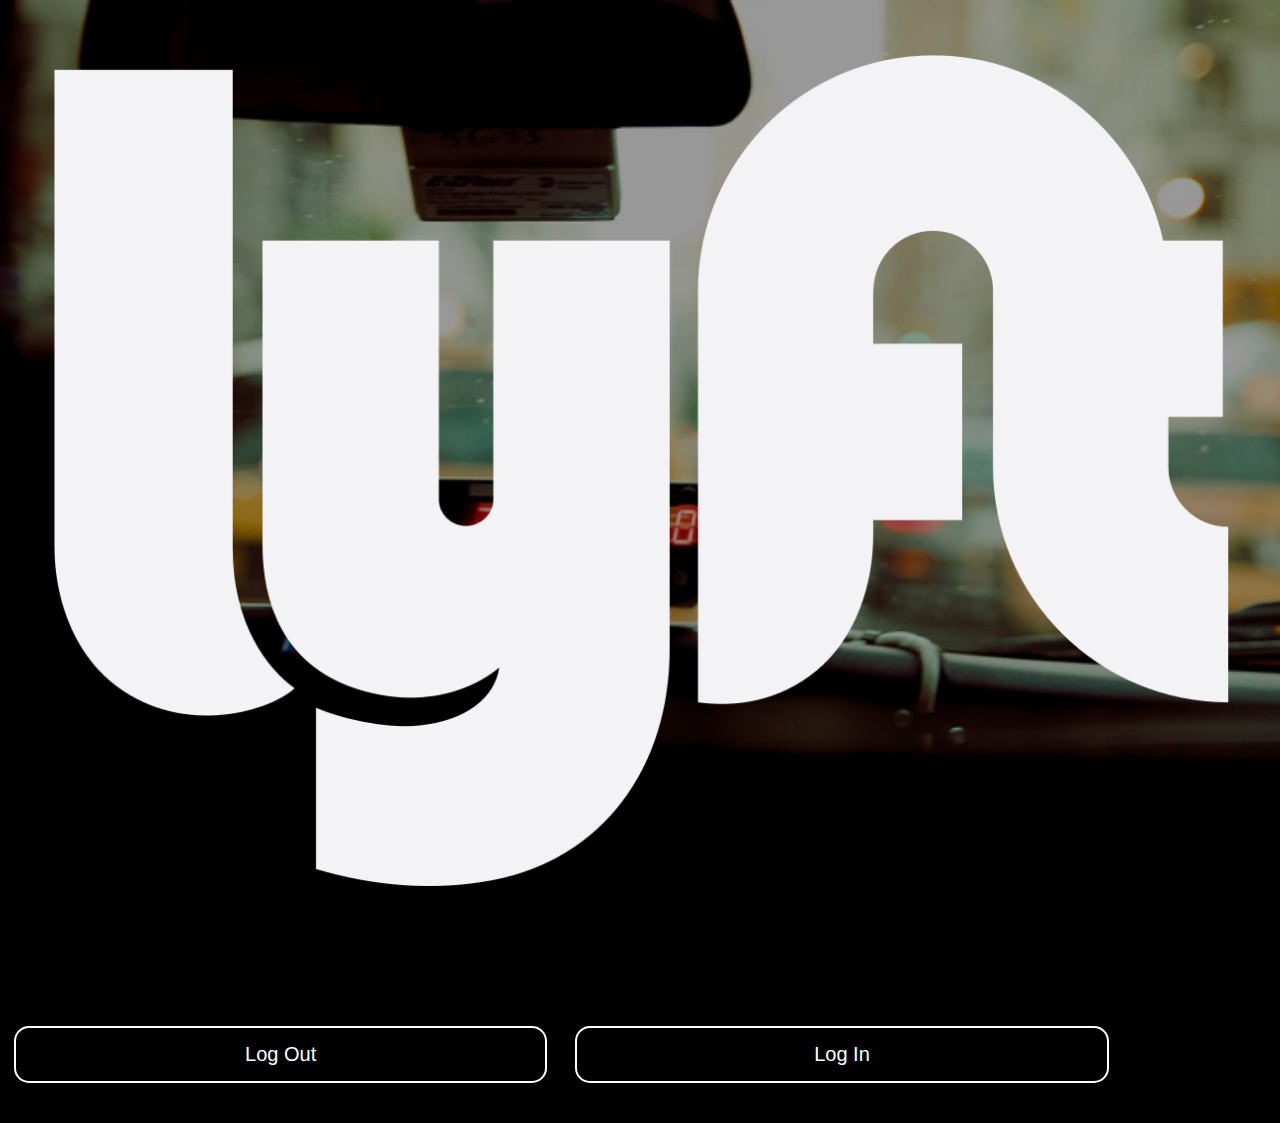
==== index.html @ d801c17e "First commit, maqueta app login y home" ====
<!DOCTYPE html>
<html lang="es">
	<head>
	  	<meta charset="utf-8">
	  	<title>Lyft</title>
	  	<meta http-equiv="X-UA-Compatible" content="IE=edge">
	  	<meta name="viewport" content="width=device-width, initial-scale=1">
	  	<link rel="shortcut icon" href="imagen/lyft_favi.png" type="image/png">
	  	<!-- favicon -->
	  	<link href="https://fonts.googleapis.com/css?family=Poppins" rel="stylesheet">
	  	<link href="css/bootstrap.min.css" rel="stylesheet">
	  	<link href="css/font-awesome.min.css" rel="stylesheet">
	  	<link href="css/main.css" rel="stylesheet">
	  	<link href="css/queries.css" rel="stylesheet">
	</head>
	<body>
		<section class="img-back">
			<div class="row capa">
			 <div>
			 	<a href="https://play.google.com/store/apps/details?id=me.lyft.android&hl=es"><img class="logo" src="imagen/LOGO.png" alt="LOGO"></a>
			 </div>
				<a href="#"><div class="col-xs-5 text-center btn-out">Log Out</div></a>
				<a href="home.html"><div class="col-xs-5 text-center btn-in">Log In</div></a>
			</div>
		</section>
		<!-- NO BORRAR SCRYPT -->
		<script type="text/javascript" src="js/jquery-3.1.1.min (1).js"></script>
		<script type="text/javascript" src="js/main.js"></script>
	</body>
</html>
---- css/main.css ----
/*Css para Trello*/
.row{
    margin: 0;
    padding: 0;
    box-sizing: border-box;
}
.img-back{
    background-image: url(../imagen/fondo-taxi.jpg);
    background-size: cover;
    background-repeat: no-repeat;
    width:100%;
    min-height: 500px;
 /*   height: 700px; */
    /*alto por definir*/
}
.logo{
    width: 100%;
    padding: 50px;    
}
.capa{
    background-color: rgba(0,0,0,0.4);
/*    height: 700px;*/
    /*alto por definir*/
}
.btn-out, .btn-in{
    padding: 12px;
    font-size: 20px;
    border: 2px solid white;
    color: white;
    border-radius: 15px;
    margin: 90px 14px 40px 14px;
}
.btn-out:hover, .btn-in:hover{
    border: none;
    background-color: #ef0076;
}
.btn-next{
    display: inline-block;
    align-content: center;
}
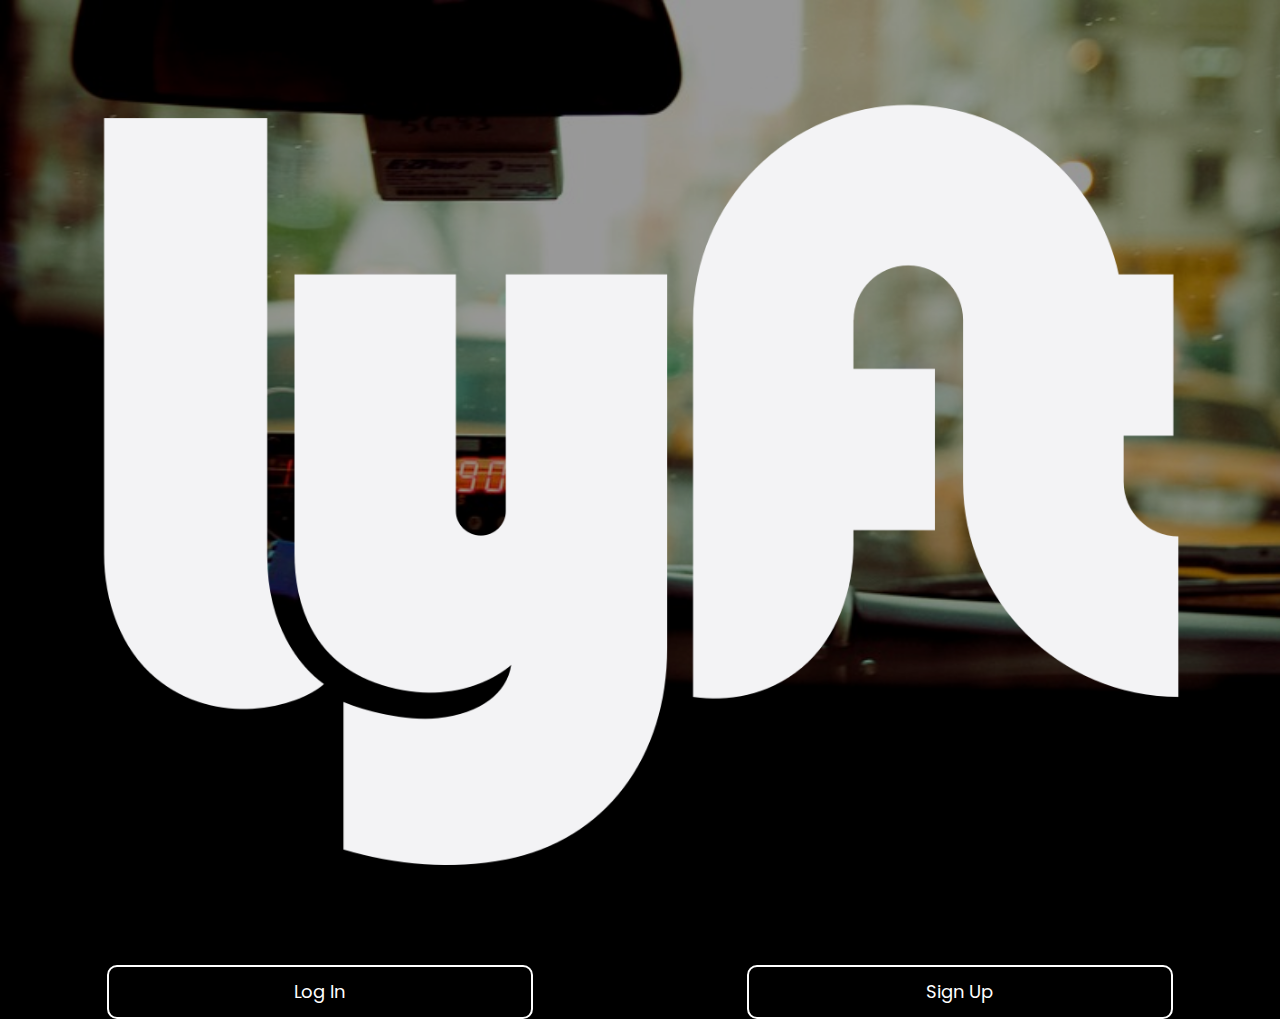
==== commit a258b902: "pagina 2" ====
--- a/index.html
+++ b/index.html
@@ -19,12 +19,12 @@
 			 <div>
 			 	<a href="https://play.google.com/store/apps/details?id=me.lyft.android&hl=es"><img class="logo" src="imagen/LOGO.png" alt="LOGO"></a>
 			 </div>
-				<a href="#"><div class="col-xs-5 text-center btn-out">Log Out</div></a>
-				<a href="home.html"><div class="col-xs-5 text-center btn-in">Log In</div></a>
+				<a href="#"><div class="col-xs-offset-1 col-xs-4 text-center btn-out">Log In</div></a>
+				<a href="home.html"><div class=" col-xs-offset-2 col-xs-4 text-center btn-in">Sign Up</div></a>
 			</div>
 		</section>
 		<!-- NO BORRAR SCRYPT -->
 		<script type="text/javascript" src="js/jquery-3.1.1.min (1).js"></script>
-		<script type="text/javascript" src="js/main.js"></script>
+		<script type="text/javascript" src="js/script.js"></script>
 	</body>
 </html>--- a/css/main.css
+++ b/css/main.css
@@ -1,4 +1,6 @@
-/*Css para Trello*/
+*{
+    font-family: 'Poppins';
+}
 .row{
     margin: 0;
     padding: 0;
@@ -9,33 +11,252 @@
     background-size: cover;
     background-repeat: no-repeat;
     width:100%;
-    min-height: 500px;
+    min-height: 100vh;
  /*   height: 700px; */
     /*alto por definir*/
 }
 .logo{
     width: 100%;
-    padding: 50px;    
+    padding: 100px;    
 }
 .capa{
     background-color: rgba(0,0,0,0.4);
+    min-height: 100vh;
 /*    height: 700px;*/
     /*alto por definir*/
 }
 .btn-out, .btn-in{
     padding: 12px;
-    font-size: 20px;
+    font-size: 18px;
     border: 2px solid white;
     color: white;
-    border-radius: 15px;
-    margin: 90px 14px 40px 14px;
-}
-.btn-out:hover, .btn-in:hover{
+    border-radius: 10px;
+}
+.btn-out:hover, .btn-in:hover{  
     border: none;
-    background-color: #ef0076;
+    background: rgba(179,220,237,0.4);
+    background: -moz-linear-gradient(left, rgba(179,220,237,1) 0%, rgba(41,184,229,1) 0%, rgba(239,0,118,1) 100%);
+    background: -webkit-gradient(left top, right top, color-stop(0%, rgba(179,220,237,1)), color-stop(0%, rgba(41,184,229,1)), color-stop(100%, rgba(239,0,118,1)));
+    background: -webkit-linear-gradient(left, rgba(179,220,237,1) 0%, rgba(41,184,229,1) 0%, rgba(239,0,118,1) 100%);
+    background: -o-linear-gradient(left, rgba(179,220,237,1) 0%, rgba(41,184,229,1) 0%, rgba(239,0,118,1) 100%);
+    background: -ms-linear-gradient(left, rgba(179,220,237,1) 0%, rgba(41,184,229,1) 0%, rgba(239,0,118,1) 100%);
+    background: linear-gradient(to right, rgba(179,220,237,1) 0%, rgba(41,184,229,1) 0%, rgba(239,0,118,1) 100%);
+    filter: progid:DXImageTransform.Microsoft.gradient( startColorstr='#b3dced', endColorstr='#ef0076', GradientType=1 );
+}
+.fa-chevron-left:hover{
+    color: rgba(179,220,237,0.4);
+}
+.fa-chevron-left{
+    font-size: 30px;
+    color: #ef0076;
+    padding: 10px;
 }
 .btn-next{
     display: inline-block;
     align-content: center;
 }
-
+/*PARA SELECTOR DE PAISES*/
+#country-select{
+    padding-left: 0;
+    width: 100%;
+}
+#country-select span{
+    z-index: 3;
+}
+.wrapper {
+    width:300px;
+    margin:3% auto;
+    border-radius: 5px;
+}
+.dropdown dd, .dropdown dt, .dropdown ul {
+    margin: 0px;
+    padding: 0px;
+    border-radius: 5px;
+}
+.dropdown dd ul li a span:first-child, .dropdown dt a span span:first-child {
+    background-image: url('http://i.imgur.com/OQiDoZe.png');
+    background-repeat: no-repeat;
+    width: 16px;
+    height: 11px;
+    display: inline-block;
+    margin:5px;
+    vertical-align: top;
+    border-radius: 5px;
+}
+.dropdown dt a span {
+    cursor: pointer;
+    display: block;
+    padding: 5px;
+    border-radius: 5px;
+    white-space: nowrap;
+}
+.dropdown dt a img {
+    position: relative;
+    z-index: 1;
+}
+.dropdown dt a span span:first-child:before {
+    position: absolute;
+    content: '';
+    width: 15px;
+    height: 10px;
+    /*box-shadow: 0 1px 1px rgba(0,0,0,0.2) inset;*/
+    border-radius: 5px;
+}
+.dropdown dt a span span {
+    display: inline-block;
+    padding: 0;
+}
+.dropdown dt a span span:first-child {
+    padding: 0;
+}
+.dropdown dd {
+    position: relative;
+    border-radius: 5px;
+}
+.dropdown a, .dropdown a:visited {
+    color: #4a535f;
+    text-decoration: none;
+    outline: none;
+    border-radius: 5px;
+}
+.dropdown a:hover {
+    color: #5d4617;
+}
+.dropdown dt a:hover, .dropdown dt a:focus {
+    color: #5d4617;
+}
+.dropdown dt a {
+    position: relative;
+    background: white;
+    display: block;
+    padding-right: 20px;
+    overflow: hidden;
+    border:1px solid #ef0076;
+    width:250px;
+
+}
+.dropdown dt a:after {
+    content: '';
+    background: #ef0076;
+    position: absolute;
+    border-radius: 5px;
+    height: 32px;
+    position: absolute;
+    right: 0;
+    top: 0;
+    width: 35px;
+}
+
+.dropdown dt a:before {
+    background: none repeat scroll 0 0 #FFFFFF;
+    content: "";
+    height: 3px;
+    position: absolute;
+    right: 7px;
+    top: 6px;
+    width: 20px;
+    z-index: 2;
+    box-shadow:0 8px 0 #FFFFFF, 0 16px 0 #FFFFFF;
+}
+.dropdown dd ul {
+    background: white;
+    border-radius: 5px;
+    color: #C5C0B0;
+    /*display: none;*/
+    left: 0px;
+    padding: 5px 5px;
+    position: absolute;    
+    width: 270px;
+    border:1px solid #ef0076;
+    list-style: none;
+    max-height: 170px;
+    overflow-y: scroll;
+    top:10px;
+    z-index: 2;
+}
+
+li a {
+    font-size:13px;
+}
+
+li a span:nth-child(2) {
+    line-height: 1em;
+}
+.dropdown dd ul::-webkit-scrollbar-track {
+ -webkit-box-shadow: inset 0 0 1px rgba(0,0,0,0.3);
+ border-left:1px solid rgba(0,0,0,0.1);
+}
+.dropdown dd ul::-webkit-scrollbar-thumb {
+ background: rgba(0,0,0,0.4);
+}
+.dropdown dd ul::-webkit-scrollbar-thumb:window-inactive {
+ background: blue;
+}
+/*.dropdown span.value {
+    display: none;
+}*/
+.dropdown dd ul li a {
+    padding: 5px;
+    display: block;
+    font-size: 12px !important;
+}
+.dropdown dd ul li a:hover {
+    background-color: rgba(0,0,0,0.05);
+}
+dl.dropdown {
+    display: inline-block;
+    width: 240px;
+    margin: -3px 0 0 1px;
+}
+dl.dropdown span:nth-child(3) {
+    color: rgba(0,0,0,0.4)
+}
+dl.dropdown > span:nth-child(2) {
+    overflow: hidden;
+    white-space: nowrap;
+    display: inline-block;
+}
+dl.dropdown span:nth-child(3) {
+    float: right;
+}
+dl.dropdown dt span:nth-child(2) {
+    color: rgba(0, 0, 0, 0.6);
+    font-size: 14px;
+    font-weight: bold;
+    line-height: 1.6em;
+}
+dl.dropdown dt span:nth-child(3) {
+    padding-right: 17px;
+}
+.countryFlag {
+    padding: 0;
+    background-image: url("http://i.imgur.com/OQiDoZe.png");
+    background-repeat: no-repeat;
+    display: inline-block;
+    height: 11px;
+    margin-right: 4px;
+    width: 16px;
+    cursor: pointer;
+    white-space: nowrap;
+    -moz-border-bottom-colors: none;
+    -moz-border-left-colors: none;
+    -moz-border-right-colors: none;
+    -moz-border-top-colors: none;
+    border-color: #BFBFC1 #B6B6B6 #969696;
+    border-image: none;
+    border-radius: 2px 2px 2px 2px;
+    border-style: solid;
+    border-width: 1px;
+    box-shadow: 0 1px 1px rgba(0, 0, 0, 0.09);
+    border-radius: 5px;
+}
+/*FIN DE CSS PARA DESPLEGABLE DE PAÍSES*/
+.input-fono{
+    margin-top: 20px;
+    padding-right: 40px;
+    border-radius: 5px;
+}
+
+
+
+
